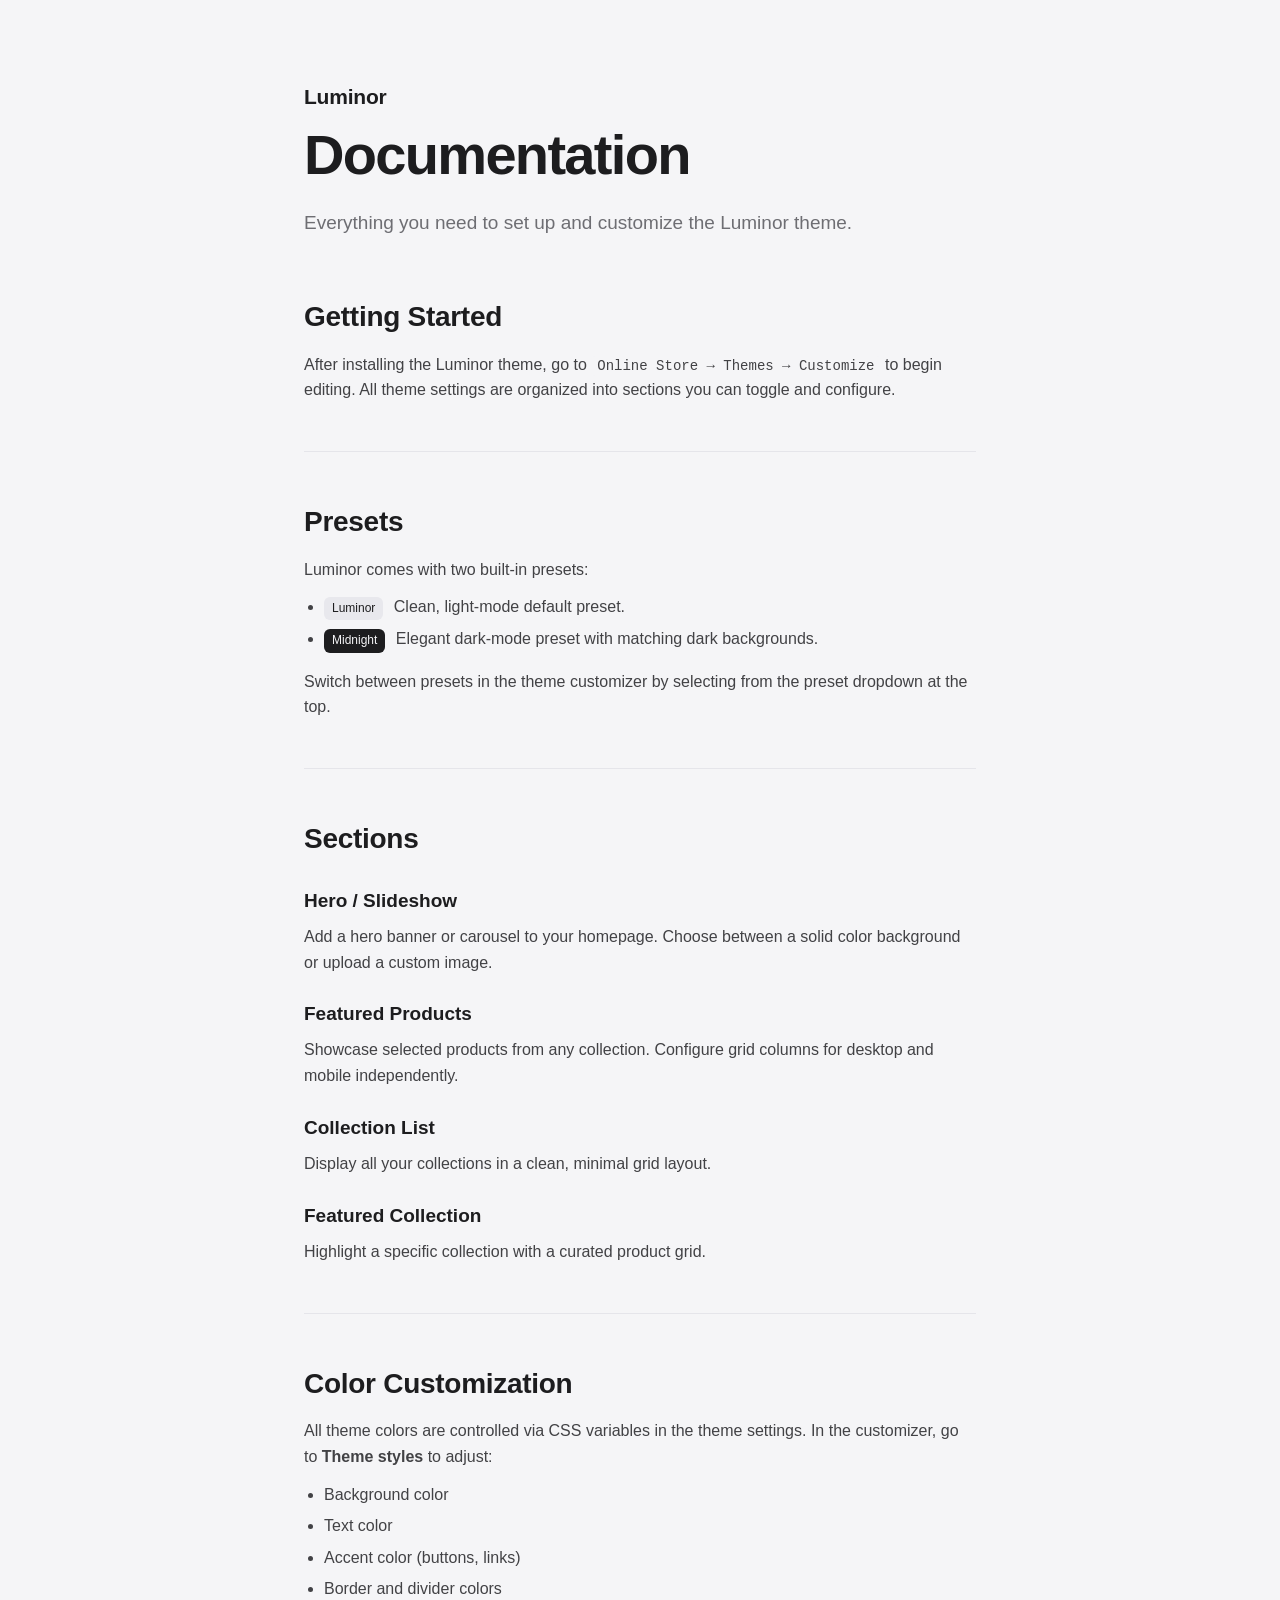
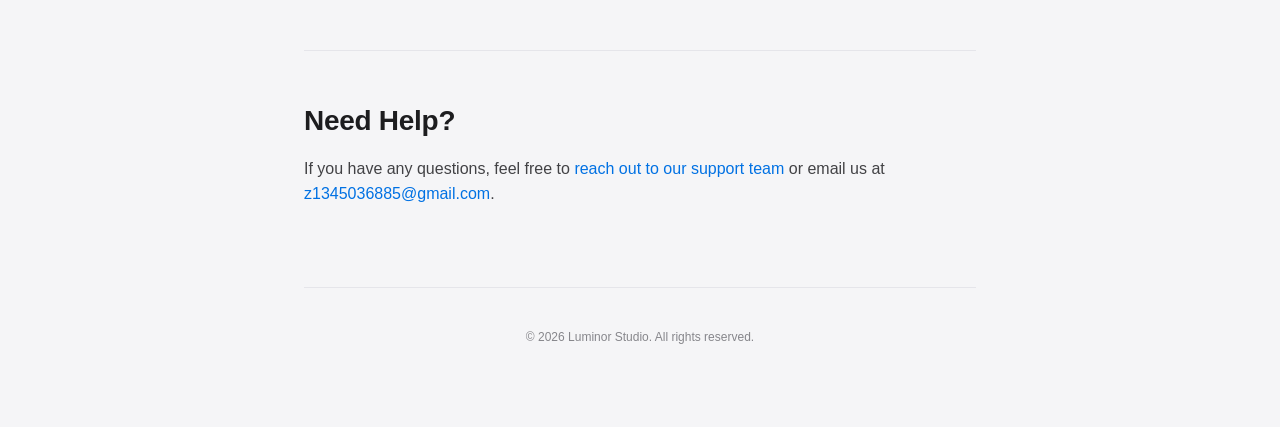
==== support-site/docs/index.html @ 48e2bc45 "first commit" ====
<!DOCTYPE html>
<html lang="en">
<head>
<meta charset="UTF-8">
<meta name="viewport" content="width=device-width, initial-scale=1.0">
<title>Documentation — Luminor Theme</title>
<style>
  * { margin: 0; padding: 0; box-sizing: border-box; }
  body {
    font-family: -apple-system, BlinkMacSystemFont, 'SF Pro Display', 'Segoe UI', Roboto, Helvetica, Arial, sans-serif;
    background: #f5f5f7;
    color: #1d1d1f;
    line-height: 1.6;
    -webkit-font-smoothing: antialiased;
  }
  .container {
    max-width: 720px;
    margin: 0 auto;
    padding: 80px 24px;
  }
  .logo {
    font-size: 21px;
    font-weight: 600;
    color: #1d1d1f;
    margin-bottom: 12px;
    letter-spacing: -0.01em;
  }
  h1 {
    font-size: 56px;
    font-weight: 700;
    letter-spacing: -0.03em;
    margin-bottom: 24px;
    line-height: 1.05;
  }
  p.subtitle {
    font-size: 19px;
    color: #6e6e73;
    margin-bottom: 56px;
  }
  h2 {
    font-size: 28px;
    font-weight: 600;
    margin-bottom: 12px;
    margin-top: 48px;
    letter-spacing: -0.01em;
  }
  h3 {
    font-size: 19px;
    font-weight: 600;
    margin-bottom: 8px;
    margin-top: 24px;
  }
  p {
    font-size: 16px;
    color: #424245;
    margin-bottom: 12px;
  }
  ul {
    margin-bottom: 16px;
    padding-left: 20px;
  }
  li {
    font-size: 16px;
    color: #424245;
    margin-bottom: 6px;
  }
  code {
    background: #f5f5f7;
    padding: 2px 6px;
    border-radius: 4px;
    font-family: 'SF Mono', Menlo, Consolas, monospace;
    font-size: 14px;
    color: #424245;
  }
  .divider {
    height: 1px;
    background: #e5e5ea;
    margin: 48px 0;
  }
  .preset-tag {
    display: inline-block;
    padding: 2px 8px;
    border-radius: 6px;
    font-size: 12px;
    font-weight: 500;
    margin-right: 6px;
  }
  .tag-light { background: #e8e8ed; color: #1d1d1f; }
  .tag-dark { background: #1d1d1f; color: #f5f5f7; }
  a { color: #0071e3; text-decoration: none; }
  a:hover { text-decoration: underline; }
  footer {
    margin-top: 80px;
    padding-top: 40px;
    border-top: 1px solid #e5e5ea;
    text-align: center;
    font-size: 12px;
    color: #86868b;
  }
  @media (max-width: 640px) {
    h1 { font-size: 40px; }
    .container { padding: 48px 20px; }
  }
</style>
</head>
<body>
<div class="container">
  <div class="logo">Luminor</div>
  <h1>Documentation</h1>
  <p class="subtitle">Everything you need to set up and customize the Luminor theme.</p>

  <h2>Getting Started</h2>
  <p>After installing the Luminor theme, go to <code>Online Store → Themes → Customize</code> to begin editing. All theme settings are organized into sections you can toggle and configure.</p>

  <div class="divider"></div>

  <h2>Presets</h2>
  <p>Luminor comes with two built-in presets:</p>
  <ul>
    <li><span class="preset-tag tag-light">Luminor</span> Clean, light-mode default preset.</li>
    <li><span class="preset-tag tag-dark">Midnight</span> Elegant dark-mode preset with matching dark backgrounds.</li>
  </ul>
  <p>Switch between presets in the theme customizer by selecting from the preset dropdown at the top.</p>

  <div class="divider"></div>

  <h2>Sections</h2>

  <h3>Hero / Slideshow</h3>
  <p>Add a hero banner or carousel to your homepage. Choose between a solid color background or upload a custom image.</p>

  <h3>Featured Products</h3>
  <p>Showcase selected products from any collection. Configure grid columns for desktop and mobile independently.</p>

  <h3>Collection List</h3>
  <p>Display all your collections in a clean, minimal grid layout.</p>

  <h3>Featured Collection</h3>
  <p>Highlight a specific collection with a curated product grid.</p>

  <div class="divider"></div>

  <h2>Color Customization</h2>
  <p>All theme colors are controlled via CSS variables in the theme settings. In the customizer, go to <strong>Theme styles</strong> to adjust:</p>
  <ul>
    <li>Background color</li>
    <li>Text color</li>
    <li>Accent color (buttons, links)</li>
    <li>Border and divider colors</li>
  </ul>

  <div class="divider"></div>

  <h2>Need Help?</h2>
  <p>If you have any questions, feel free to <a href="https://kiritocheng.github.io/luminor-help/support/">reach out to our support team</a> or email us at <a href="mailto:z1345036885@gmail.com">z1345036885@gmail.com</a>.</p>

  <footer>© 2026 Luminor Studio. All rights reserved.</footer>
</div>
</body>
</html>
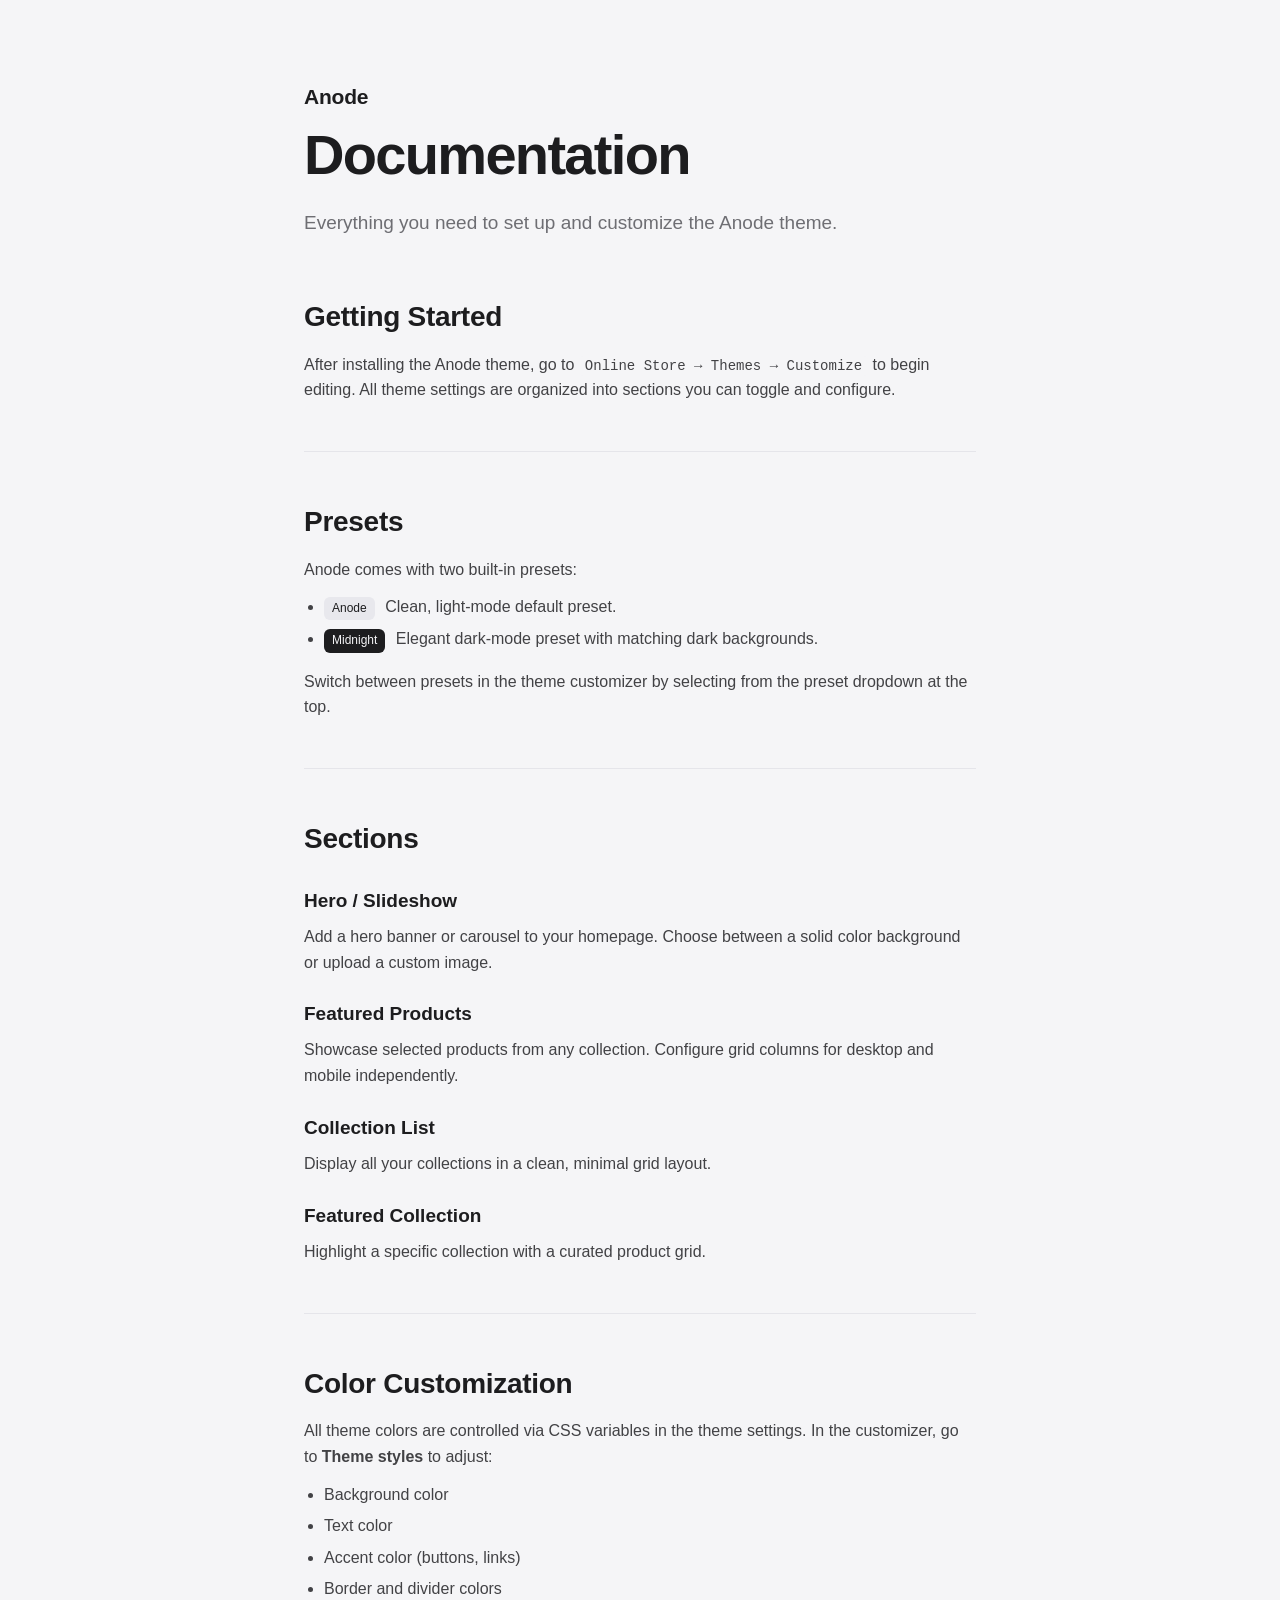
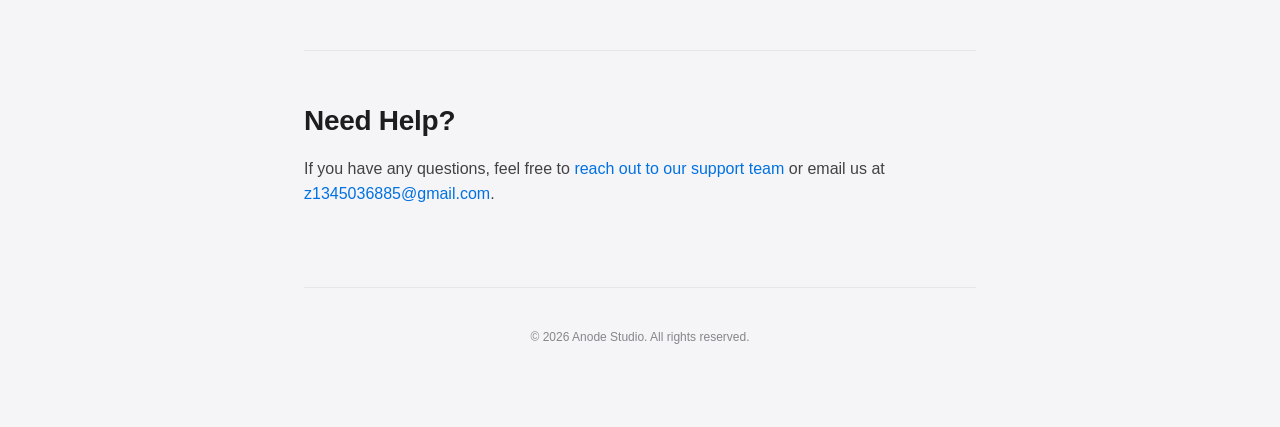
==== commit fed6d9ea: "push" ====
--- a/support-site/docs/index.html
+++ b/support-site/docs/index.html
@@ -3,7 +3,7 @@
 <head>
 <meta charset="UTF-8">
 <meta name="viewport" content="width=device-width, initial-scale=1.0">
-<title>Documentation — Luminor Theme</title>
+<title>Documentation — Anode Theme</title>
 <style>
   * { margin: 0; padding: 0; box-sizing: border-box; }
   body {
@@ -105,19 +105,19 @@
 </head>
 <body>
 <div class="container">
-  <div class="logo">Luminor</div>
+  <div class="logo">Anode</div>
   <h1>Documentation</h1>
-  <p class="subtitle">Everything you need to set up and customize the Luminor theme.</p>
+  <p class="subtitle">Everything you need to set up and customize the Anode theme.</p>
 
   <h2>Getting Started</h2>
-  <p>After installing the Luminor theme, go to <code>Online Store → Themes → Customize</code> to begin editing. All theme settings are organized into sections you can toggle and configure.</p>
+  <p>After installing the Anode theme, go to <code>Online Store → Themes → Customize</code> to begin editing. All theme settings are organized into sections you can toggle and configure.</p>
 
   <div class="divider"></div>
 
   <h2>Presets</h2>
-  <p>Luminor comes with two built-in presets:</p>
+  <p>Anode comes with two built-in presets:</p>
   <ul>
-    <li><span class="preset-tag tag-light">Luminor</span> Clean, light-mode default preset.</li>
+    <li><span class="preset-tag tag-light">Anode</span> Clean, light-mode default preset.</li>
     <li><span class="preset-tag tag-dark">Midnight</span> Elegant dark-mode preset with matching dark backgrounds.</li>
   </ul>
   <p>Switch between presets in the theme customizer by selecting from the preset dropdown at the top.</p>
@@ -152,9 +152,9 @@
   <div class="divider"></div>
 
   <h2>Need Help?</h2>
-  <p>If you have any questions, feel free to <a href="https://kiritocheng.github.io/luminor-help/support/">reach out to our support team</a> or email us at <a href="mailto:z1345036885@gmail.com">z1345036885@gmail.com</a>.</p>
+  <p>If you have any questions, feel free to <a href="https://kiritocheng.github.io/anode-help/support/">reach out to our support team</a> or email us at <a href="mailto:z1345036885@gmail.com">z1345036885@gmail.com</a>.</p>
 
-  <footer>© 2026 Luminor Studio. All rights reserved.</footer>
+  <footer>© 2026 Anode Studio. All rights reserved.</footer>
 </div>
 </body>
 </html>
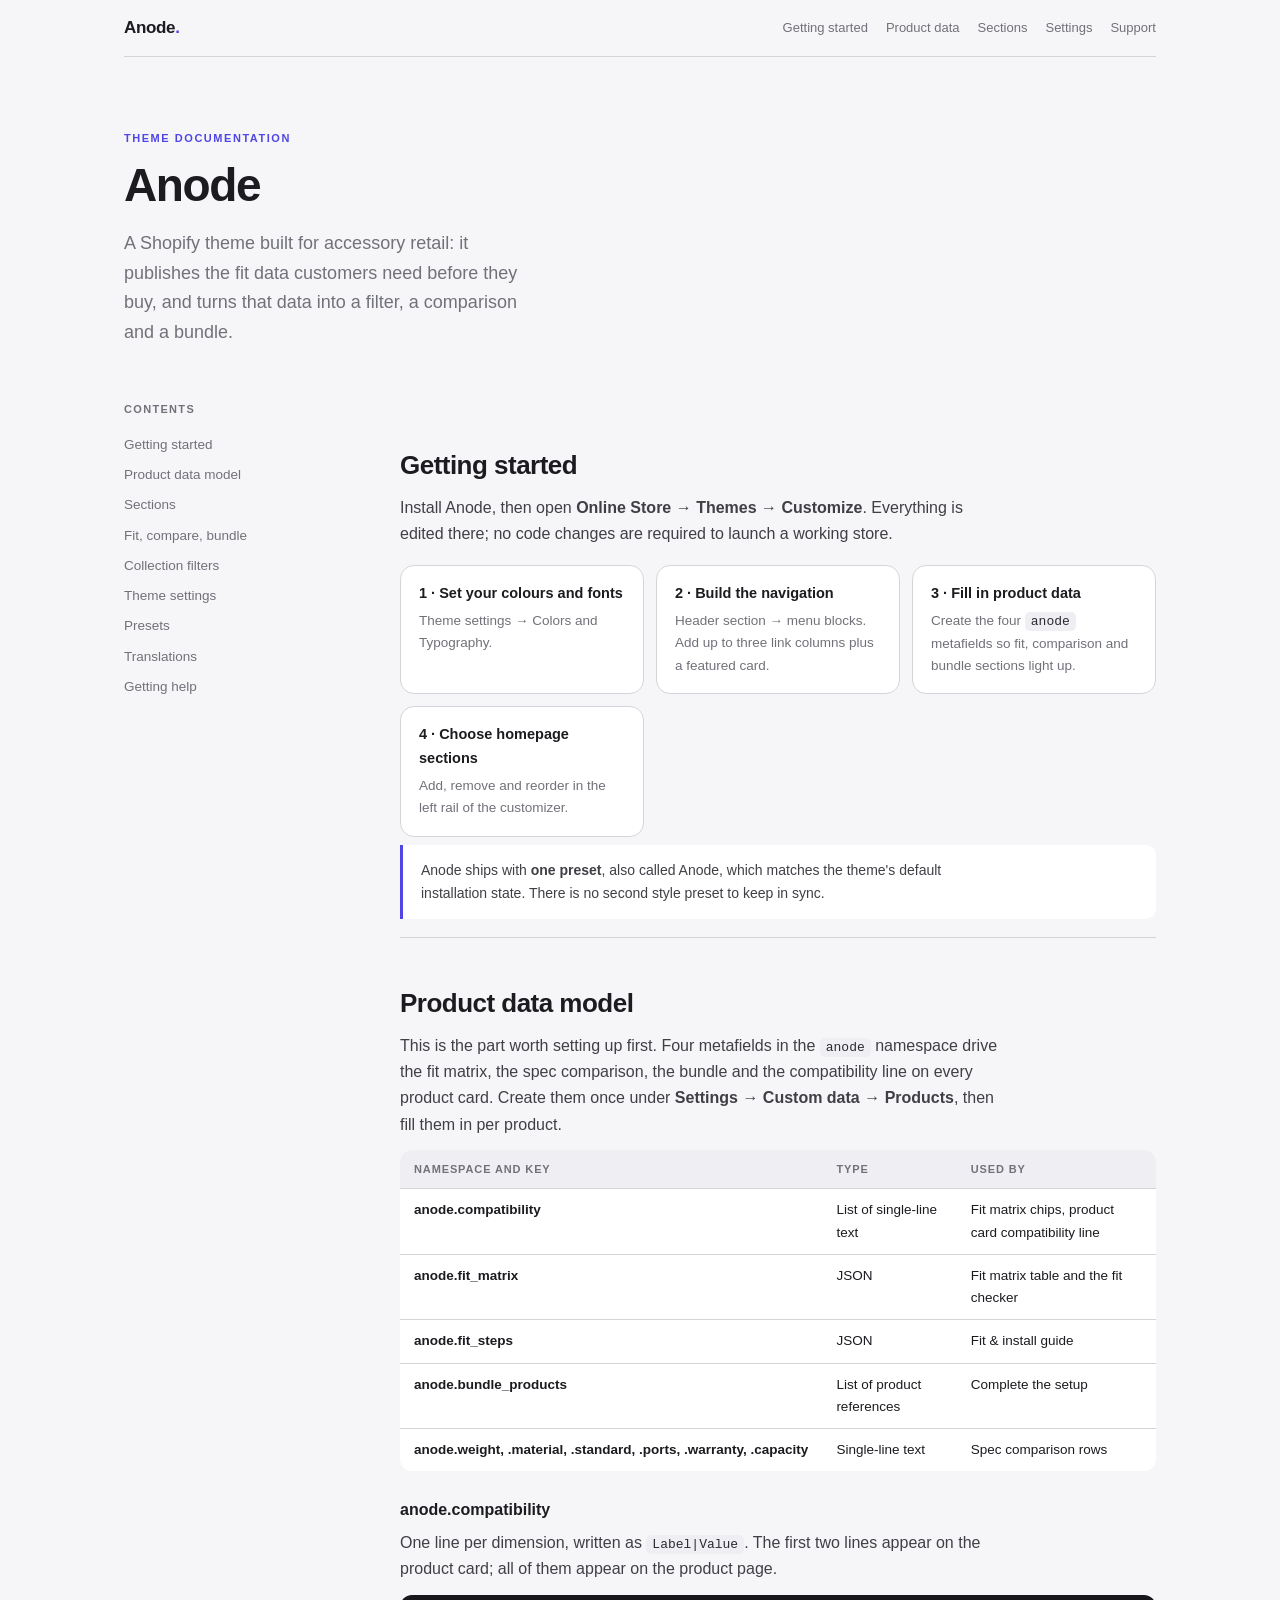
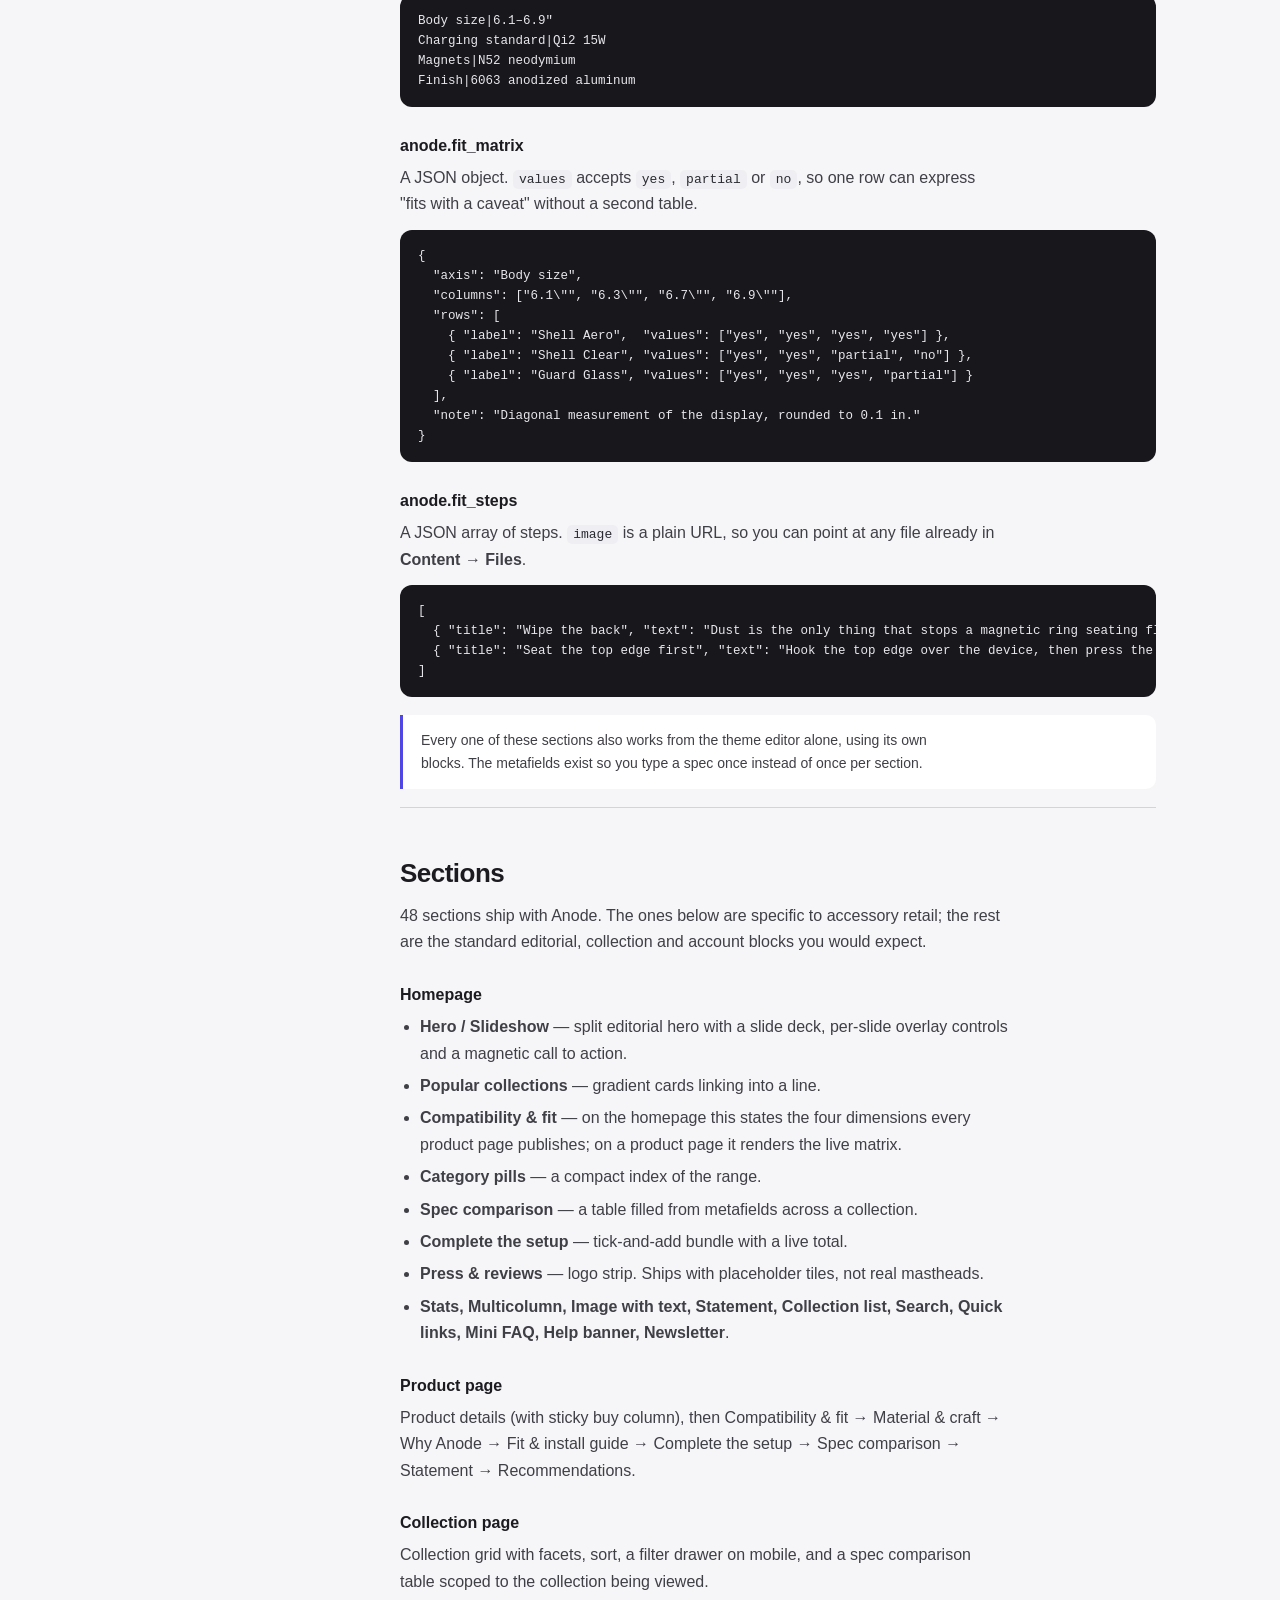
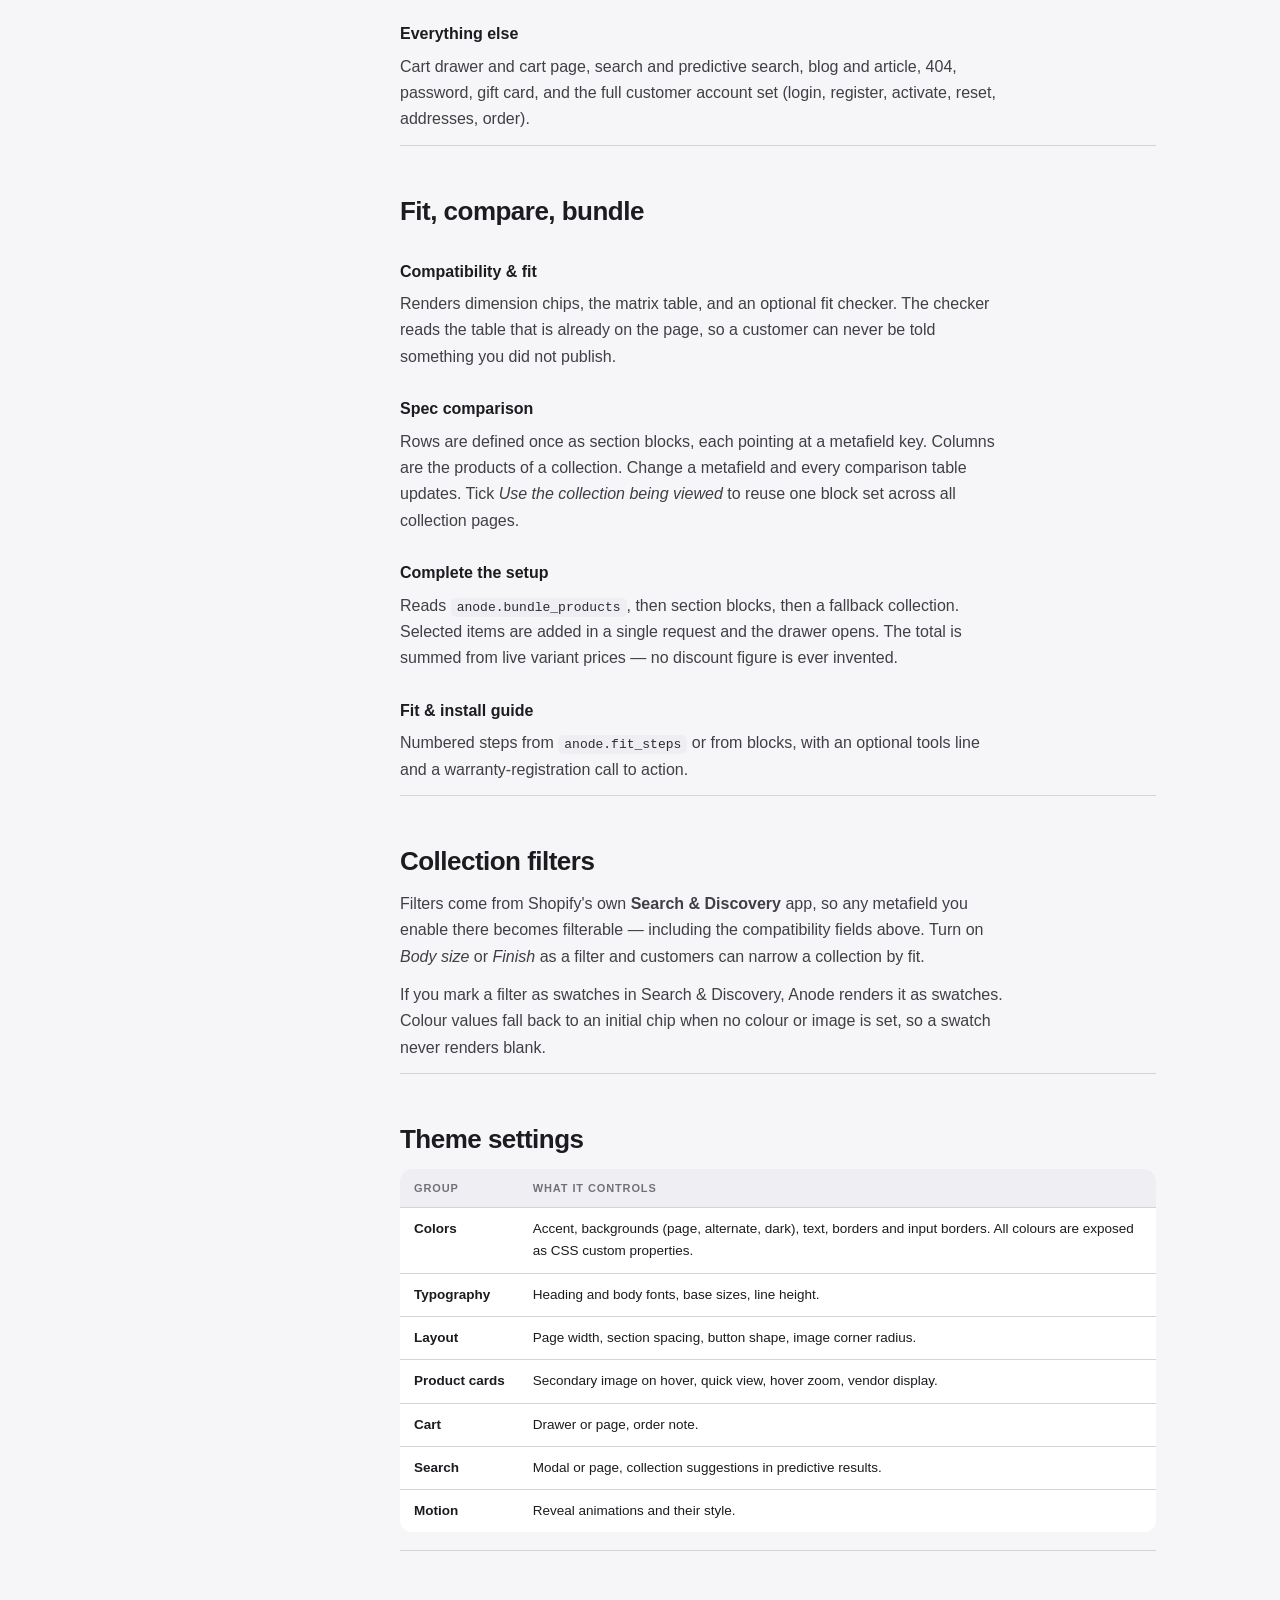
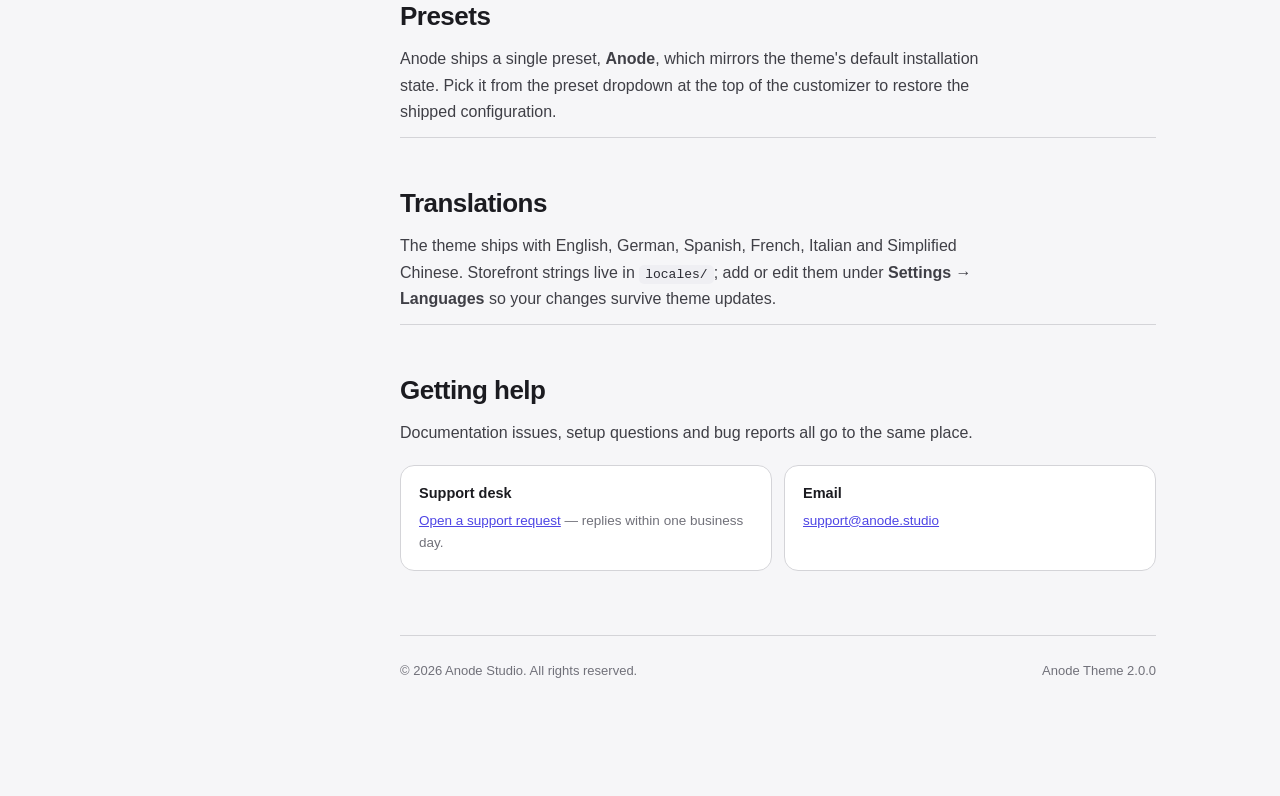
==== commit bbe4ba78: "init" ====
--- a/support-site/docs/index.html
+++ b/support-site/docs/index.html
@@ -5,156 +5,296 @@
 <meta name="viewport" content="width=device-width, initial-scale=1.0">
 <title>Documentation — Anode Theme</title>
 <style>
+  :root {
+    --brand: #4F46E5;
+    --brand-hover: #4338CA;
+    --bg: #F6F6F8;
+    --surface: #FFFFFF;
+    --ink: #1B1B20;
+    --ink-muted: #71717A;
+    --line: #D4D4D8;
+    --code-bg: #EFEFF3;
+  }
   * { margin: 0; padding: 0; box-sizing: border-box; }
+  html { scroll-behavior: smooth; }
   body {
-    font-family: -apple-system, BlinkMacSystemFont, 'SF Pro Display', 'Segoe UI', Roboto, Helvetica, Arial, sans-serif;
-    background: #f5f5f7;
-    color: #1d1d1f;
-    line-height: 1.6;
+    font-family: Inter, 'Segoe UI', Roboto, 'Helvetica Neue', Arial, sans-serif;
+    background: var(--bg);
+    color: var(--ink);
+    line-height: 1.65;
     -webkit-font-smoothing: antialiased;
-  }
-  .container {
-    max-width: 720px;
-    margin: 0 auto;
-    padding: 80px 24px;
-  }
-  .logo {
-    font-size: 21px;
-    font-weight: 600;
-    color: #1d1d1f;
-    margin-bottom: 12px;
-    letter-spacing: -0.01em;
-  }
-  h1 {
-    font-size: 56px;
-    font-weight: 700;
-    letter-spacing: -0.03em;
-    margin-bottom: 24px;
-    line-height: 1.05;
-  }
-  p.subtitle {
-    font-size: 19px;
-    color: #6e6e73;
-    margin-bottom: 56px;
-  }
-  h2 {
-    font-size: 28px;
-    font-weight: 600;
-    margin-bottom: 12px;
-    margin-top: 48px;
-    letter-spacing: -0.01em;
-  }
-  h3 {
-    font-size: 19px;
-    font-weight: 600;
-    margin-bottom: 8px;
-    margin-top: 24px;
-  }
-  p {
     font-size: 16px;
-    color: #424245;
-    margin-bottom: 12px;
-  }
-  ul {
-    margin-bottom: 16px;
-    padding-left: 20px;
-  }
-  li {
-    font-size: 16px;
-    color: #424245;
-    margin-bottom: 6px;
-  }
+  }
+  .shell { max-width: 1080px; margin: 0 auto; padding: 0 24px 96px; }
+  .topbar {
+    position: sticky; top: 0; z-index: 10;
+    display: flex; align-items: center; justify-content: space-between;
+    gap: 16px; padding: 14px 0;
+    background: color-mix(in srgb, var(--bg) 88%, transparent);
+    backdrop-filter: blur(10px);
+    border-bottom: 1px solid var(--line);
+  }
+  .brand { font-weight: 700; letter-spacing: -0.02em; font-size: 17px; }
+  .brand span { color: var(--brand); }
+  .topbar nav { display: flex; gap: 18px; font-size: 13px; }
+  .topbar nav a { color: var(--ink-muted); text-decoration: none; }
+  .topbar nav a:hover { color: var(--brand); }
+
+  header.hero { padding: 72px 0 40px; max-width: 46ch; }
+  .eyebrow {
+    font-size: 11px; font-weight: 700; letter-spacing: 0.14em;
+    text-transform: uppercase; color: var(--brand); margin-bottom: 14px;
+  }
+  h1 { font-size: 46px; font-weight: 700; letter-spacing: -0.03em; line-height: 1.08; }
+  .lede { margin-top: 18px; font-size: 18px; color: var(--ink-muted); }
+
+  .cols { display: grid; grid-template-columns: 220px 1fr; gap: 56px; align-items: start; }
+  .toc { position: sticky; top: 72px; font-size: 13.5px; }
+  .toc p { font-weight: 700; font-size: 11px; letter-spacing: 0.12em; text-transform: uppercase; color: var(--ink-muted); margin-bottom: 12px; }
+  .toc a { display: block; padding: 4px 0; color: var(--ink-muted); text-decoration: none; }
+  .toc a:hover { color: var(--brand); }
+
+  main { min-width: 0; }
+  section { padding-top: 44px; scroll-margin-top: 72px; }
+  section + section { border-top: 1px solid var(--line); }
+  h2 { font-size: 26px; font-weight: 700; letter-spacing: -0.02em; margin-bottom: 8px; }
+  h3 { font-size: 16px; font-weight: 650; margin: 26px 0 6px; }
+  p { color: #3F3F46; margin-bottom: 12px; max-width: 68ch; }
+  ul, ol { margin: 0 0 16px 20px; max-width: 68ch; }
+  li { margin-bottom: 6px; color: #3F3F46; }
   code {
-    background: #f5f5f7;
-    padding: 2px 6px;
-    border-radius: 4px;
-    font-family: 'SF Mono', Menlo, Consolas, monospace;
-    font-size: 14px;
-    color: #424245;
-  }
-  .divider {
-    height: 1px;
-    background: #e5e5ea;
-    margin: 48px 0;
-  }
-  .preset-tag {
-    display: inline-block;
-    padding: 2px 8px;
-    border-radius: 6px;
-    font-size: 12px;
-    font-weight: 500;
-    margin-right: 6px;
-  }
-  .tag-light { background: #e8e8ed; color: #1d1d1f; }
-  .tag-dark { background: #1d1d1f; color: #f5f5f7; }
-  a { color: #0071e3; text-decoration: none; }
-  a:hover { text-decoration: underline; }
-  footer {
-    margin-top: 80px;
-    padding-top: 40px;
-    border-top: 1px solid #e5e5ea;
-    text-align: center;
-    font-size: 12px;
-    color: #86868b;
-  }
-  @media (max-width: 640px) {
-    h1 { font-size: 40px; }
-    .container { padding: 48px 20px; }
+    background: var(--code-bg); padding: 2px 6px; border-radius: 5px;
+    font-family: 'JetBrains Mono', Menlo, Consolas, 'Liberation Mono', monospace;
+    font-size: 13px; color: #2A2A32;
+  }
+  pre {
+    background: #17171C; color: #E7E7EC; padding: 16px 18px; border-radius: 12px;
+    overflow-x: auto; font-size: 12.5px; line-height: 1.6; margin: 0 0 18px;
+  }
+  pre code { background: none; padding: 0; color: inherit; font-size: inherit; }
+  a { color: var(--brand); }
+  a:hover { color: var(--brand-hover); }
+
+  .cards { display: grid; grid-template-columns: repeat(auto-fit, minmax(220px, 1fr)); gap: 12px; margin: 18px 0 8px; }
+  .card {
+    background: var(--surface); border: 1px solid var(--line); border-radius: 14px;
+    padding: 16px 18px;
+  }
+  .card h3 { margin: 0 0 4px; font-size: 14.5px; }
+  .card p { font-size: 13.5px; margin: 0; color: var(--ink-muted); }
+
+  table { width: 100%; border-collapse: collapse; font-size: 13.5px; margin: 0 0 18px; background: var(--surface); border-radius: 12px; overflow: hidden; }
+  th, td { text-align: left; padding: 10px 14px; border-bottom: 1px solid var(--line); vertical-align: top; }
+  thead th { background: #EFEFF3; font-size: 11px; letter-spacing: 0.08em; text-transform: uppercase; color: var(--ink-muted); }
+  tbody tr:last-child th, tbody tr:last-child td { border-bottom: 0; }
+  tbody th { font-weight: 600; white-space: nowrap; }
+
+  .note {
+    border-left: 3px solid var(--brand); background: var(--surface);
+    padding: 14px 18px; border-radius: 0 10px 10px 0; margin: 0 0 18px;
+  }
+  .note p { margin: 0; font-size: 14px; }
+  .warn { border-left-color: #D97706; }
+
+  footer { margin-top: 64px; padding-top: 24px; border-top: 1px solid var(--line); font-size: 13px; color: var(--ink-muted); display: flex; flex-wrap: wrap; gap: 8px 20px; justify-content: space-between; }
+
+  @media (max-width: 860px) {
+    .cols { grid-template-columns: 1fr; gap: 0; }
+    .toc { position: static; margin-top: 32px; }
+    header.hero { padding-top: 44px; }
+    h1 { font-size: 34px; }
   }
 </style>
 </head>
 <body>
-<div class="container">
-  <div class="logo">Anode</div>
-  <h1>Documentation</h1>
-  <p class="subtitle">Everything you need to set up and customize the Anode theme.</p>
-
-  <h2>Getting Started</h2>
-  <p>After installing the Anode theme, go to <code>Online Store → Themes → Customize</code> to begin editing. All theme settings are organized into sections you can toggle and configure.</p>
-
-  <div class="divider"></div>
-
-  <h2>Presets</h2>
-  <p>Anode comes with two built-in presets:</p>
-  <ul>
-    <li><span class="preset-tag tag-light">Anode</span> Clean, light-mode default preset.</li>
-    <li><span class="preset-tag tag-dark">Midnight</span> Elegant dark-mode preset with matching dark backgrounds.</li>
-  </ul>
-  <p>Switch between presets in the theme customizer by selecting from the preset dropdown at the top.</p>
-
-  <div class="divider"></div>
-
-  <h2>Sections</h2>
-
-  <h3>Hero / Slideshow</h3>
-  <p>Add a hero banner or carousel to your homepage. Choose between a solid color background or upload a custom image.</p>
-
-  <h3>Featured Products</h3>
-  <p>Showcase selected products from any collection. Configure grid columns for desktop and mobile independently.</p>
-
-  <h3>Collection List</h3>
-  <p>Display all your collections in a clean, minimal grid layout.</p>
-
-  <h3>Featured Collection</h3>
-  <p>Highlight a specific collection with a curated product grid.</p>
-
-  <div class="divider"></div>
-
-  <h2>Color Customization</h2>
-  <p>All theme colors are controlled via CSS variables in the theme settings. In the customizer, go to <strong>Theme styles</strong> to adjust:</p>
-  <ul>
-    <li>Background color</li>
-    <li>Text color</li>
-    <li>Accent color (buttons, links)</li>
-    <li>Border and divider colors</li>
-  </ul>
-
-  <div class="divider"></div>
-
-  <h2>Need Help?</h2>
-  <p>If you have any questions, feel free to <a href="https://kiritocheng.github.io/anode-help/support/">reach out to our support team</a> or email us at <a href="mailto:z1345036885@gmail.com">z1345036885@gmail.com</a>.</p>
-
-  <footer>© 2026 Anode Studio. All rights reserved.</footer>
+<div class="shell">
+
+  <div class="topbar">
+    <div class="brand">Anode<span>.</span></div>
+    <nav>
+      <a href="#start">Getting started</a>
+      <a href="#metafields">Product data</a>
+      <a href="#sections">Sections</a>
+      <a href="#settings">Settings</a>
+      <a href="./../support/">Support</a>
+    </nav>
+  </div>
+
+  <header class="hero">
+    <p class="eyebrow">Theme documentation</p>
+    <h1>Anode</h1>
+    <p class="lede">A Shopify theme built for accessory retail: it publishes the fit data customers need before they buy, and turns that data into a filter, a comparison and a bundle.</p>
+  </header>
+
+  <div class="cols">
+    <aside class="toc">
+      <p>Contents</p>
+      <a href="#start">Getting started</a>
+      <a href="#metafields">Product data model</a>
+      <a href="#sections">Sections</a>
+      <a href="#mechanisms">Fit, compare, bundle</a>
+      <a href="#filters">Collection filters</a>
+      <a href="#settings">Theme settings</a>
+      <a href="#presets">Presets</a>
+      <a href="#translations">Translations</a>
+      <a href="#support">Getting help</a>
+    </aside>
+
+    <main>
+
+      <section id="start">
+        <h2>Getting started</h2>
+        <p>Install Anode, then open <strong>Online Store → Themes → Customize</strong>. Everything is edited there; no code changes are required to launch a working store.</p>
+        <div class="cards">
+          <div class="card"><h3>1 · Set your colours and fonts</h3><p>Theme settings → Colors and Typography.</p></div>
+          <div class="card"><h3>2 · Build the navigation</h3><p>Header section → menu blocks. Add up to three link columns plus a featured card.</p></div>
+          <div class="card"><h3>3 · Fill in product data</h3><p>Create the four <code>anode</code> metafields so fit, comparison and bundle sections light up.</p></div>
+          <div class="card"><h3>4 · Choose homepage sections</h3><p>Add, remove and reorder in the left rail of the customizer.</p></div>
+        </div>
+        <div class="note">
+          <p>Anode ships with <strong>one preset</strong>, also called Anode, which matches the theme's default installation state. There is no second style preset to keep in sync.</p>
+        </div>
+      </section>
+
+      <section id="metafields">
+        <h2>Product data model</h2>
+        <p>This is the part worth setting up first. Four metafields in the <code>anode</code> namespace drive the fit matrix, the spec comparison, the bundle and the compatibility line on every product card. Create them once under <strong>Settings → Custom data → Products</strong>, then fill them in per product.</p>
+
+        <table>
+          <thead>
+            <tr><th>Namespace and key</th><th>Type</th><th>Used by</th></tr>
+          </thead>
+          <tbody>
+            <tr><th>anode.compatibility</th><td>List of single-line text</td><td>Fit matrix chips, product card compatibility line</td></tr>
+            <tr><th>anode.fit_matrix</th><td>JSON</td><td>Fit matrix table and the fit checker</td></tr>
+            <tr><th>anode.fit_steps</th><td>JSON</td><td>Fit &amp; install guide</td></tr>
+            <tr><th>anode.bundle_products</th><td>List of product references</td><td>Complete the setup</td></tr>
+            <tr><th>anode.weight, .material, .standard, .ports, .warranty, .capacity</th><td>Single-line text</td><td>Spec comparison rows</td></tr>
+          </tbody>
+        </table>
+
+        <h3>anode.compatibility</h3>
+        <p>One line per dimension, written as <code>Label|Value</code>. The first two lines appear on the product card; all of them appear on the product page.</p>
+        <pre><code>Body size|6.1–6.9"
+Charging standard|Qi2 15W
+Magnets|N52 neodymium
+Finish|6063 anodized aluminum</code></pre>
+
+        <h3>anode.fit_matrix</h3>
+        <p>A JSON object. <code>values</code> accepts <code>yes</code>, <code>partial</code> or <code>no</code>, so one row can express "fits with a caveat" without a second table.</p>
+        <pre><code>{
+  "axis": "Body size",
+  "columns": ["6.1\"", "6.3\"", "6.7\"", "6.9\""],
+  "rows": [
+    { "label": "Shell Aero",  "values": ["yes", "yes", "yes", "yes"] },
+    { "label": "Shell Clear", "values": ["yes", "yes", "partial", "no"] },
+    { "label": "Guard Glass", "values": ["yes", "yes", "yes", "partial"] }
+  ],
+  "note": "Diagonal measurement of the display, rounded to 0.1 in."
+}</code></pre>
+
+        <h3>anode.fit_steps</h3>
+        <p>A JSON array of steps. <code>image</code> is a plain URL, so you can point at any file already in <strong>Content → Files</strong>.</p>
+        <pre><code>[
+  { "title": "Wipe the back", "text": "Dust is the only thing that stops a magnetic ring seating flat.", "image": "https://cdn.shopify.com/s/files/.../step-1.jpg" },
+  { "title": "Seat the top edge first", "text": "Hook the top edge over the device, then press the bottom two corners in." }
+]</code></pre>
+
+        <div class="note">
+          <p>Every one of these sections also works from the theme editor alone, using its own blocks. The metafields exist so you type a spec once instead of once per section.</p>
+        </div>
+      </section>
+
+      <section id="sections">
+        <h2>Sections</h2>
+        <p>48 sections ship with Anode. The ones below are specific to accessory retail; the rest are the standard editorial, collection and account blocks you would expect.</p>
+
+        <h3>Homepage</h3>
+        <ul>
+          <li><strong>Hero / Slideshow</strong> — split editorial hero with a slide deck, per-slide overlay controls and a magnetic call to action.</li>
+          <li><strong>Popular collections</strong> — gradient cards linking into a line.</li>
+          <li><strong>Compatibility &amp; fit</strong> — on the homepage this states the four dimensions every product page publishes; on a product page it renders the live matrix.</li>
+          <li><strong>Category pills</strong> — a compact index of the range.</li>
+          <li><strong>Spec comparison</strong> — a table filled from metafields across a collection.</li>
+          <li><strong>Complete the setup</strong> — tick-and-add bundle with a live total.</li>
+          <li><strong>Press &amp; reviews</strong> — logo strip. Ships with placeholder tiles, not real mastheads.</li>
+          <li><strong>Stats, Multicolumn, Image with text, Statement, Collection list, Search, Quick links, Mini FAQ, Help banner, Newsletter</strong>.</li>
+        </ul>
+
+        <h3>Product page</h3>
+        <p>Product details (with sticky buy column), then Compatibility &amp; fit → Material &amp; craft → Why Anode → Fit &amp; install guide → Complete the setup → Spec comparison → Statement → Recommendations.</p>
+
+        <h3>Collection page</h3>
+        <p>Collection grid with facets, sort, a filter drawer on mobile, and a spec comparison table scoped to the collection being viewed.</p>
+
+        <h3>Everything else</h3>
+        <p>Cart drawer and cart page, search and predictive search, blog and article, 404, password, gift card, and the full customer account set (login, register, activate, reset, addresses, order).</p>
+      </section>
+
+      <section id="mechanisms">
+        <h2>Fit, compare, bundle</h2>
+
+        <h3>Compatibility &amp; fit</h3>
+        <p>Renders dimension chips, the matrix table, and an optional fit checker. The checker reads the table that is already on the page, so a customer can never be told something you did not publish.</p>
+
+        <h3>Spec comparison</h3>
+        <p>Rows are defined once as section blocks, each pointing at a metafield key. Columns are the products of a collection. Change a metafield and every comparison table updates. Tick <em>Use the collection being viewed</em> to reuse one block set across all collection pages.</p>
+
+        <h3>Complete the setup</h3>
+        <p>Reads <code>anode.bundle_products</code>, then section blocks, then a fallback collection. Selected items are added in a single request and the drawer opens. The total is summed from live variant prices — no discount figure is ever invented.</p>
+
+        <h3>Fit &amp; install guide</h3>
+        <p>Numbered steps from <code>anode.fit_steps</code> or from blocks, with an optional tools line and a warranty-registration call to action.</p>
+      </section>
+
+      <section id="filters">
+        <h2>Collection filters</h2>
+        <p>Filters come from Shopify's own <strong>Search &amp; Discovery</strong> app, so any metafield you enable there becomes filterable — including the compatibility fields above. Turn on <em>Body size</em> or <em>Finish</em> as a filter and customers can narrow a collection by fit.</p>
+        <p>If you mark a filter as swatches in Search &amp; Discovery, Anode renders it as swatches. Colour values fall back to an initial chip when no colour or image is set, so a swatch never renders blank.</p>
+      </section>
+
+      <section id="settings">
+        <h2>Theme settings</h2>
+        <table>
+          <thead><tr><th>Group</th><th>What it controls</th></tr></thead>
+          <tbody>
+            <tr><th>Colors</th><td>Accent, backgrounds (page, alternate, dark), text, borders and input borders. All colours are exposed as CSS custom properties.</td></tr>
+            <tr><th>Typography</th><td>Heading and body fonts, base sizes, line height.</td></tr>
+            <tr><th>Layout</th><td>Page width, section spacing, button shape, image corner radius.</td></tr>
+            <tr><th>Product cards</th><td>Secondary image on hover, quick view, hover zoom, vendor display.</td></tr>
+            <tr><th>Cart</th><td>Drawer or page, order note.</td></tr>
+            <tr><th>Search</th><td>Modal or page, collection suggestions in predictive results.</td></tr>
+            <tr><th>Motion</th><td>Reveal animations and their style.</td></tr>
+          </tbody>
+        </table>
+      </section>
+
+      <section id="presets">
+        <h2>Presets</h2>
+        <p>Anode ships a single preset, <strong>Anode</strong>, which mirrors the theme's default installation state. Pick it from the preset dropdown at the top of the customizer to restore the shipped configuration.</p>
+      </section>
+
+      <section id="translations">
+        <h2>Translations</h2>
+        <p>The theme ships with English, German, Spanish, French, Italian and Simplified Chinese. Storefront strings live in <code>locales/</code>; add or edit them under <strong>Settings → Languages</strong> so your changes survive theme updates.</p>
+      </section>
+
+      <section id="support">
+        <h2>Getting help</h2>
+        <p>Documentation issues, setup questions and bug reports all go to the same place.</p>
+        <div class="cards">
+          <div class="card"><h3>Support desk</h3><p><a href="./../support/">Open a support request</a> — replies within one business day.</p></div>
+          <div class="card"><h3>Email</h3><p><a href="mailto:support@anode.studio">support@anode.studio</a></p></div>
+        </div>
+      </section>
+
+      <footer>
+        <span>© 2026 Anode Studio. All rights reserved.</span>
+        <span>Anode Theme 2.0.0</span>
+      </footer>
+
+    </main>
+  </div>
 </div>
 </body>
 </html>
